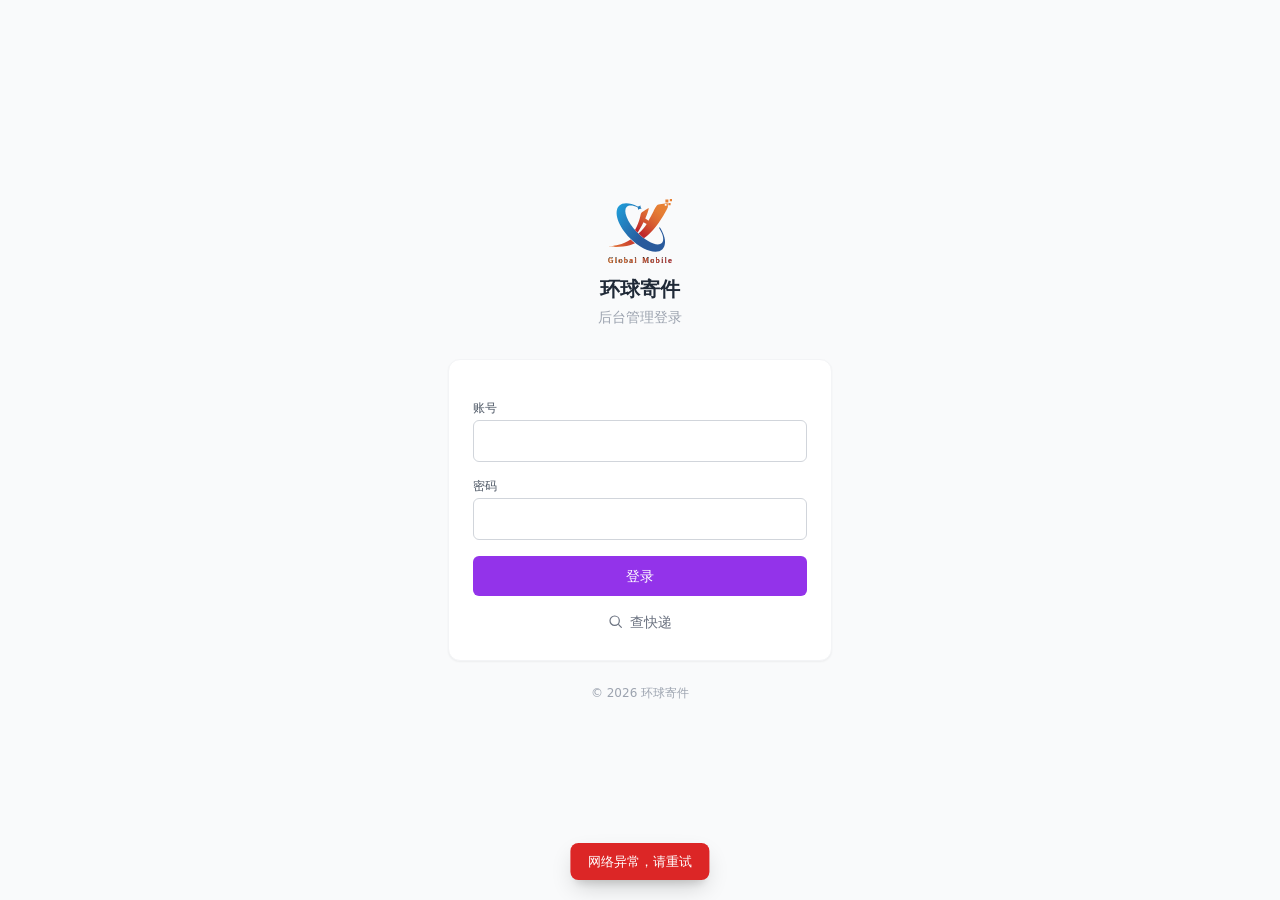
==== index.html @ 3746a573 "Shorten brand name: 环球移动快递系统 -> 环球寄件" ====
<!DOCTYPE html>
<html lang="zh-CN">
<head>
<meta charset="UTF-8">
<meta name="viewport" content="width=device-width, initial-scale=1.0">
<title>首页 · 环球寄件</title>
<link rel="stylesheet" href="assets/css/tailwind.output.css?v=20260804a">
<link rel="stylesheet" href="assets/css/app.css?v=20260804a">
</head>
<body class="font-sans antialiased bg-gray-50 dark:bg-gray-900">
  <div id="boot-loading" class="fixed inset-0 z-50 flex items-center justify-center bg-gray-50 dark:bg-gray-900">
    <div class="w-9 h-9 rounded-full border-4 border-purple-600 border-t-transparent animate-spin"></div>
  </div>

  <div id="app" class="hidden h-screen overflow-hidden">
    <aside id="sidebar" class="fixed md:static inset-y-0 left-0 z-30 w-64 -translate-x-full md:translate-x-0 bg-white dark:bg-gray-800 border-r border-gray-100 dark:border-gray-700 flex flex-col justify-between overflow-y-auto"></aside>
    <div id="sidebar-backdrop" class="hidden fixed inset-0 bg-black/40 z-20 md:hidden"></div>

    <div class="flex flex-col h-full flex-1 min-w-0">
      <header id="topbar" class="h-16 bg-white dark:bg-gray-800 border-b border-gray-100 dark:border-gray-700 flex-shrink-0 fixed top-0 right-0 left-0 md:left-64 z-10"></header>
      <main class="flex-1 overflow-y-auto mt-16">
        <div class="container px-4 md:px-6 py-6 mx-auto max-w-7xl page-fade-in">

          <!-- 统计卡 -->
          <div class="grid grid-cols-1 sm:grid-cols-2 lg:grid-cols-4 gap-4 mb-6">
            <div class="bg-white dark:bg-gray-800 rounded-xl shadow-sm border border-gray-100 dark:border-gray-700 p-5">
              <p class="text-xs text-gray-400">总记录数</p>
              <p id="stat-total" class="text-2xl font-semibold text-gray-800 dark:text-gray-100 mt-1">-</p>
            </div>
            <div class="bg-white dark:bg-gray-800 rounded-xl shadow-sm border border-gray-100 dark:border-gray-700 p-5">
              <p class="text-xs text-gray-400">今日录入</p>
              <p id="stat-today" class="text-2xl font-semibold text-gray-800 dark:text-gray-100 mt-1">-</p>
            </div>
            <a href="outbound.html?status=pending-ship" class="bg-white dark:bg-gray-800 rounded-xl shadow-sm border border-gray-100 dark:border-gray-700 p-5 hover:shadow-md transition-shadow">
              <p class="text-xs text-gray-400">待邮寄</p>
              <p id="stat-pending" class="text-2xl font-semibold text-amber-500 mt-1">-</p>
            </a>
            <a href="outbound.html?status=shipped" class="bg-white dark:bg-gray-800 rounded-xl shadow-sm border border-gray-100 dark:border-gray-700 p-5 hover:shadow-md transition-shadow">
              <p class="text-xs text-gray-400">已邮寄</p>
              <p id="stat-shipped" class="text-2xl font-semibold text-emerald-500 mt-1">-</p>
            </a>
          </div>

          <!-- 今日处理流程 -->
          <div class="bg-white dark:bg-gray-800 rounded-xl shadow-sm border border-gray-100 dark:border-gray-700 p-5 mb-6">
            <div class="flex items-center justify-between mb-3">
              <h2 class="text-sm font-semibold text-gray-700 dark:text-gray-200">今日处理流程</h2>
              <span id="flow-greeting" class="text-xs text-gray-400"></span>
            </div>
            <div class="w-full h-2.5 rounded-full bg-gray-100 dark:bg-gray-700 overflow-hidden">
              <div id="flow-bar" class="h-full bg-purple-600 transition-all duration-500" style="width:0%"></div>
            </div>
            <div class="flex justify-between text-xs text-gray-400 mt-2">
              <span id="flow-pending-label">待邮寄 0</span>
              <span id="flow-shipped-label">已邮寄 0</span>
            </div>
          </div>

          <!-- 快捷入口 -->
          <div class="bg-white dark:bg-gray-800 rounded-xl shadow-sm border border-gray-100 dark:border-gray-700 p-5">
            <h2 class="text-sm font-semibold text-gray-700 dark:text-gray-200 mb-4">快捷入口</h2>
            <div class="grid grid-cols-2 sm:grid-cols-4 gap-3" id="quick-links"></div>
          </div>

        </div>
      </main>
    </div>
  </div>

  <script src="assets/js/api-client.js?v=20260804a"></script>
  <script src="assets/js/perm.js?v=20260804a"></script>
  <script src="assets/js/auth.js?v=20260804a"></script>
  <script src="assets/js/nav.js?v=20260804d"></script>
  <script src="assets/js/dashboard.js?v=20260804a"></script>
  <script>
    document.addEventListener('auth:ready', () => { Nav.renderShell('index.html'); initDashboard(); });
    Auth.protectPage();
  </script>
</body>
</html>
---- assets/css/app.css ----
/* expv7 — 共享样式（Windmill Dashboard 视觉语言，基于 Tailwind 工具类为主，此文件仅补充 Tailwind 不便表达的部分） */

:root {
  color-scheme: light;
}
html.dark {
  color-scheme: dark;
}

* {
  scrollbar-width: thin;
  scrollbar-color: #cbd5e1 transparent;
}
html.dark * {
  scrollbar-color: #4b5563 transparent;
}
*::-webkit-scrollbar { width: 8px; height: 8px; }
*::-webkit-scrollbar-thumb { background: #cbd5e1; border-radius: 9999px; }
html.dark *::-webkit-scrollbar-thumb { background: #4b5563; }

body {
  font-family: 'Inter', -apple-system, BlinkMacSystemFont, 'Segoe UI', 'PingFang SC', 'Microsoft YaHei', sans-serif;
}

/* 侧边栏折叠过渡 */
#sidebar {
  transition: transform 0.25s ease-in-out;
}

/* 页面进入淡入 */
.page-fade-in {
  animation: pageFadeIn 0.2s ease-out;
}
@keyframes pageFadeIn {
  from { opacity: 0; transform: translateY(4px); }
  to { opacity: 1; transform: translateY(0); }
}

/* Toast */
#toast-root {
  position: fixed;
  bottom: 1.25rem;
  left: 50%;
  transform: translateX(-50%);
  z-index: 9999;
  display: flex;
  flex-direction: column;
  gap: 0.5rem;
  align-items: center;
  pointer-events: none;
}
.toast-item {
  pointer-events: auto;
  padding: 0.55rem 1.1rem;
  border-radius: 0.5rem;
  font-size: 0.8125rem;
  color: #fff;
  box-shadow: 0 10px 25px -5px rgba(0,0,0,.2), 0 8px 10px -6px rgba(0,0,0,.15);
  animation: toastIn 0.18s ease-out;
  max-width: 90vw;
}
.toast-item.ok { background: #16a34a; }
.toast-item.err { background: #dc2626; }
.toast-item.info { background: #4b5563; }
@keyframes toastIn {
  from { opacity: 0; transform: translateY(10px); }
  to { opacity: 1; transform: translateY(0); }
}
.toast-item.leaving {
  animation: toastOut 0.18s ease-in forwards;
}
@keyframes toastOut {
  from { opacity: 1; }
  to { opacity: 0; transform: translateY(6px); }
}

/* 表格行 hover 已由 tailwind 处理，这里仅做加载态骨架 */
.skeleton-row td {
  padding: 0.9rem 1rem;
}
.skeleton-bar {
  height: 0.85rem;
  border-radius: 0.25rem;
  background: linear-gradient(90deg, #e5e7eb 25%, #f3f4f6 37%, #e5e7eb 63%);
  background-size: 400% 100%;
  animation: skeletonShine 1.4s ease infinite;
}
html.dark .skeleton-bar {
  background: linear-gradient(90deg, #374151 25%, #4b5563 37%, #374151 63%);
  background-size: 400% 100%;
}
@keyframes skeletonShine {
  0% { background-position: 100% 50%; }
  100% { background-position: 0 50%; }
}

/* 图片缩略图 */
.img-thumb {
  width: 2.5rem;
  height: 2.5rem;
  border-radius: 0.375rem;
  object-fit: cover;
  cursor: zoom-in;
  border: 1px solid rgba(0,0,0,.08);
}

/* modal 遮罩淡入 */
.modal-backdrop {
  animation: fadeIn 0.15s ease-out;
}
@keyframes fadeIn {
  from { opacity: 0; } to { opacity: 1; }
}
.modal-panel {
  animation: modalIn 0.18s ease-out;
}
@keyframes modalIn {
  from { opacity: 0; transform: translateY(8px) scale(0.98); }
  to { opacity: 1; transform: translateY(0) scale(1); }
}
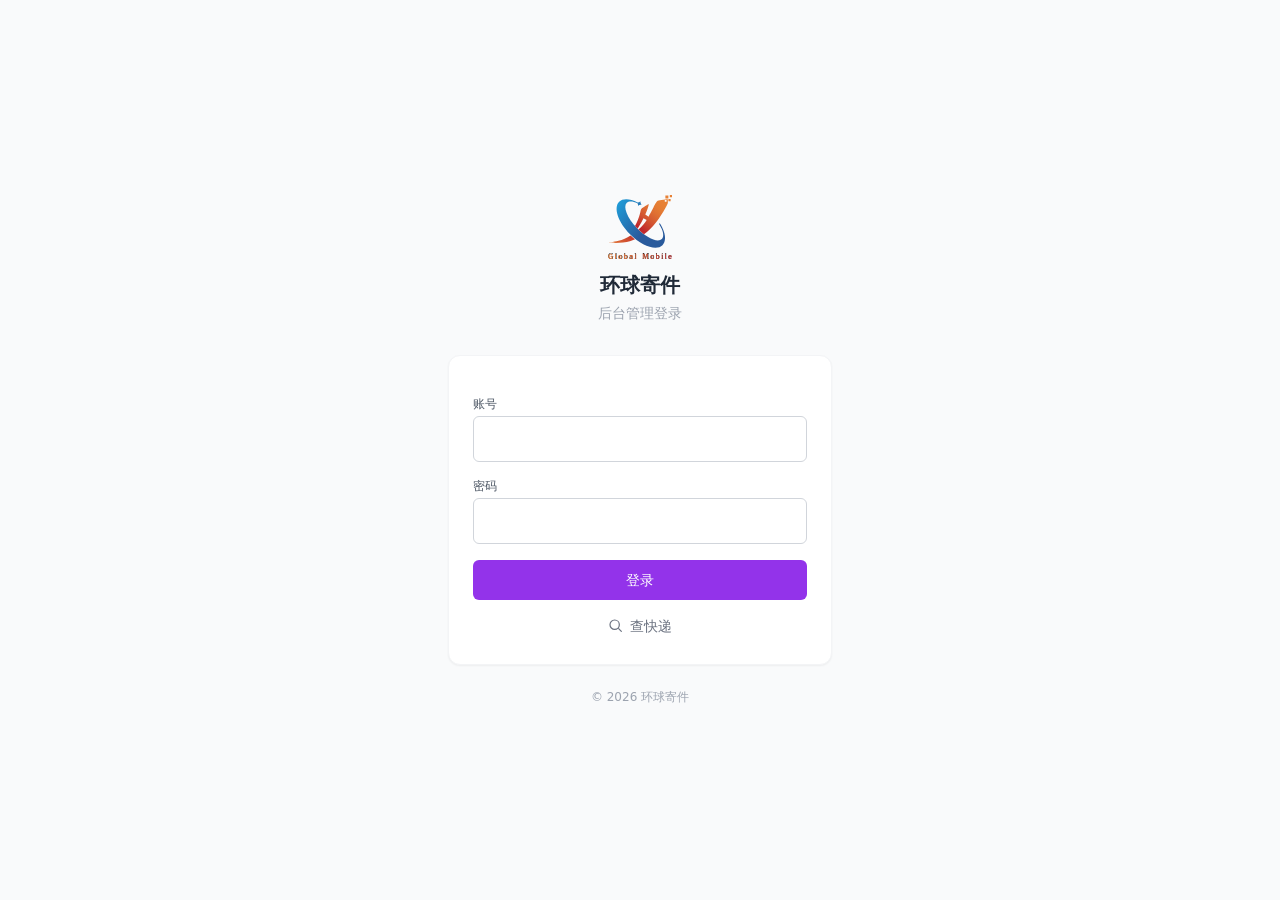
==== commit 17ee3ad7: "Fix iOS Safari auto-zoom on input focus (font-size < 16px) Mobile Safari (and some Android browsers)" ====
--- a/index.html
+++ b/index.html
@@ -69,7 +69,7 @@
 
   <script src="assets/js/api-client.js?v=20260804a"></script>
   <script src="assets/js/perm.js?v=20260804a"></script>
-  <script src="assets/js/auth.js?v=20260804a"></script>
+  <script src="assets/js/auth.js?v=20260804n"></script>
   <script src="assets/js/nav.js?v=20260804d"></script>
   <script src="assets/js/dashboard.js?v=20260804a"></script>
   <script>
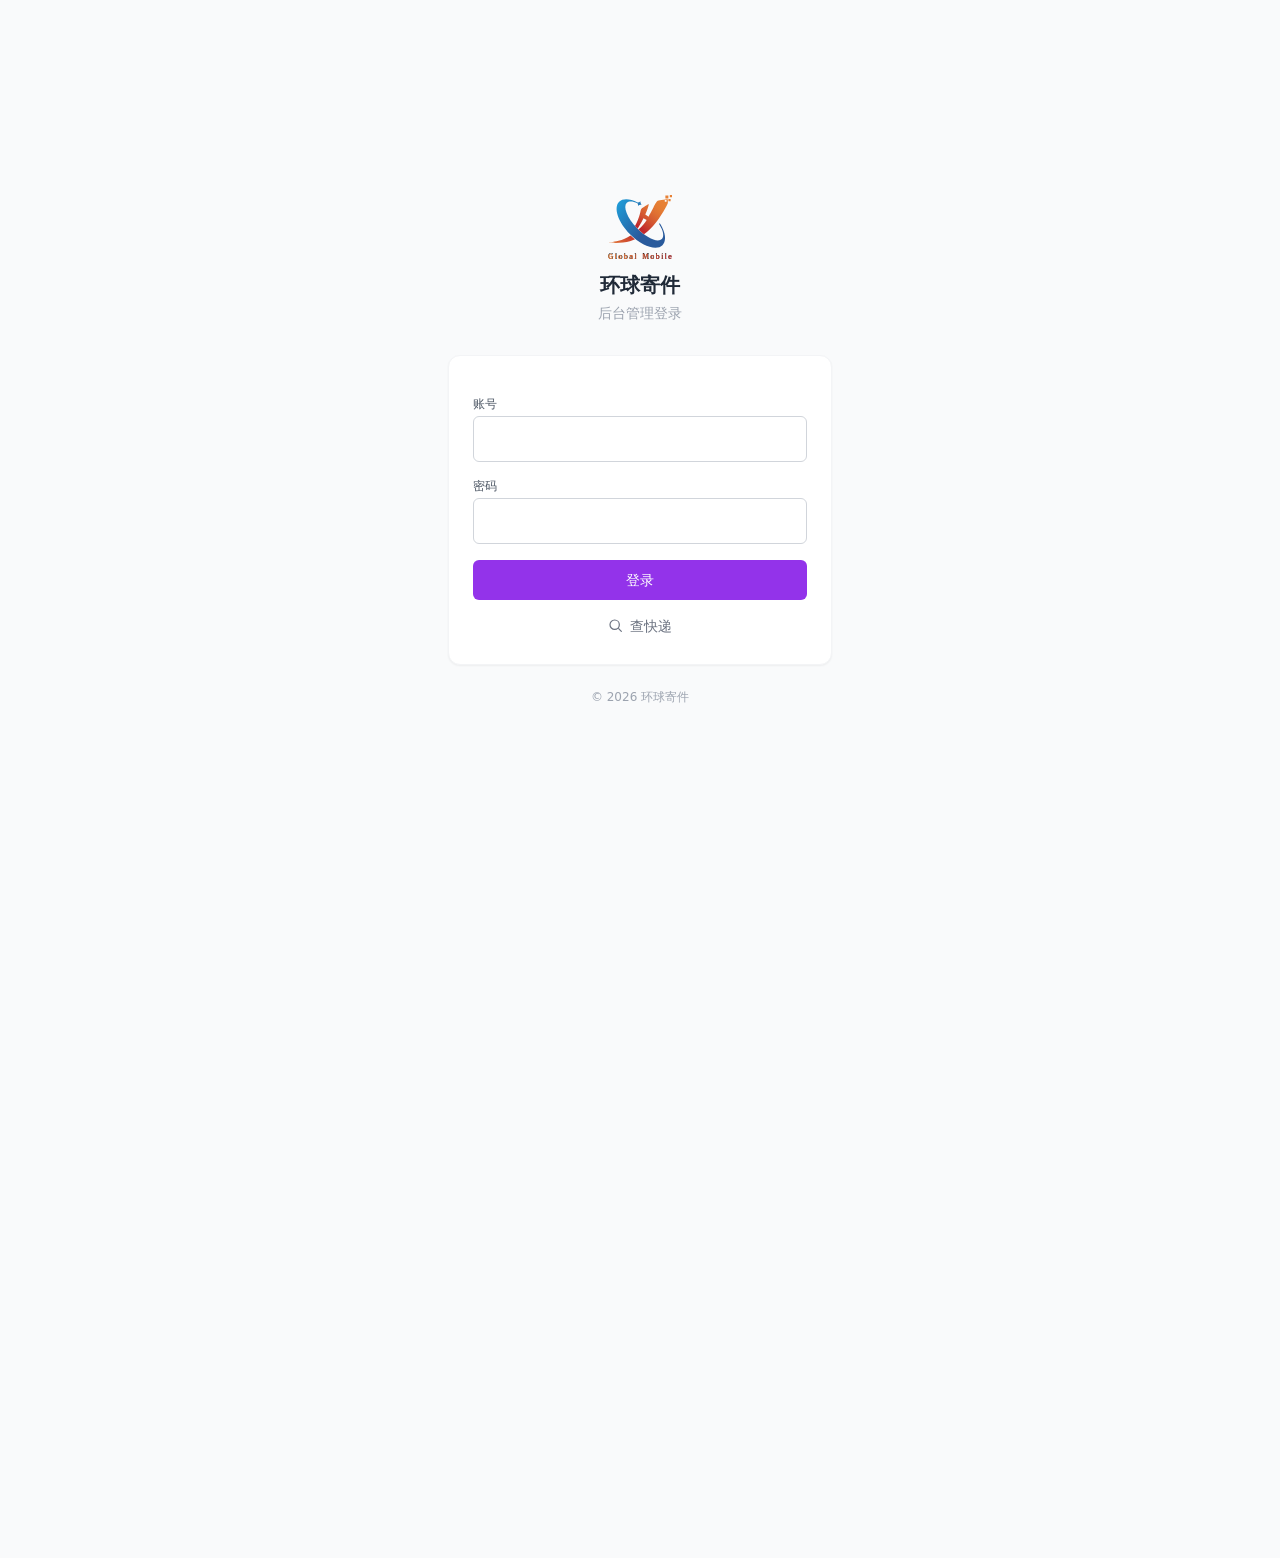
==== commit 7a54bbb1: "修复全站弹窗层级失效：z-[N] 任意值方括号类没被编译进 tailwind.output.css 用户反馈：填单号弹窗里上传图片，识别出多个候选单号后弹出的"请选择快递单号" 选择框，会被挡在填单号" ====
--- a/index.html
+++ b/index.html
@@ -2,10 +2,10 @@
 <html lang="zh-CN">
 <head>
 <meta charset="UTF-8">
-<meta name="viewport" content="width=device-width, initial-scale=1.0">
+<meta name="viewport" content="width=device-width, initial-scale=1.0, viewport-fit=cover">
 <title>首页 · 环球寄件</title>
 <link rel="stylesheet" href="assets/css/tailwind.output.css?v=20260804a">
-<link rel="stylesheet" href="assets/css/app.css?v=20260804a">
+<link rel="stylesheet" href="assets/css/app.css?v=20260805g">
 </head>
 <body class="font-sans antialiased bg-gray-50 dark:bg-gray-900">
   <div id="boot-loading" class="fixed inset-0 z-50 flex items-center justify-center bg-gray-50 dark:bg-gray-900">
--- a/assets/css/app.css
+++ b/assets/css/app.css
@@ -20,6 +20,48 @@
 
 body {
   font-family: 'Inter', -apple-system, BlinkMacSystemFont, 'Segoe UI', 'PingFang SC', 'Microsoft YaHei', sans-serif;
+}
+
+/* tailwind.output.css 是提前用独立 npm 脚本编译好、静态复制进来的文件，不是实时扫描
+   HTML/JS 生成——Tailwind 的任意值方括号写法（z-[N]）从来没被这次编译扫描到，导致这几个
+   弹窗的 z-index 全部悄悄退化成默认的 auto，层级完全乱套：比如"请选择快递单号"候选框
+   （chooseCandidate，本该是全站最高层）实际会被压在填单号弹窗（z-50，是标准刻度类，
+   编译进去了）下面，得先关掉填单号弹窗才看得见。这里手写补上实际用到的几个，
+   跟 HTML/JS 里的类名一一对应，不依赖 Tailwind 编译产物。 */
+.z-\[65\] { z-index: 65; }
+.z-\[70\] { z-index: 70; }
+.z-\[80\] { z-index: 80; }
+.z-\[95\] { z-index: 95; }
+
+/* 移动端应用外壳：顶部导航始终固定在可视区域顶部。
+   使用动态视口和安全区，避免地址栏伸缩、软键盘、刘海/灵动岛导致顶栏被推走或遮住。 */
+#app {
+  height: 100vh;
+  height: 100dvh;
+  overflow: hidden;
+}
+#topbar {
+  position: fixed !important;
+  top: 0 !important;
+  height: calc(4rem + env(safe-area-inset-top));
+  padding-top: env(safe-area-inset-top);
+  z-index: 40 !important;
+  transform: translateZ(0);
+  backface-visibility: hidden;
+}
+#app main.mt-16 {
+  margin-top: calc(4rem + env(safe-area-inset-top)) !important;
+  scroll-padding-top: calc(4rem + env(safe-area-inset-top));
+  overscroll-behavior-y: contain;
+  -webkit-overflow-scrolling: touch;
+}
+
+/* 全站禁止双击放大——用 touch-action: manipulation 而不是 viewport 的
+   user-scalable=no：后者会把双指缩放也一起禁掉，对需要放大看清内容的用户
+   不友好；manipulation 只关掉双击/双指快速点击触发的那个"意外放大"手势，
+   双指缩放这种用户主动要放大的操作不受影响。 */
+html {
+  touch-action: manipulation;
 }
 
 /* 侧边栏折叠过渡 */
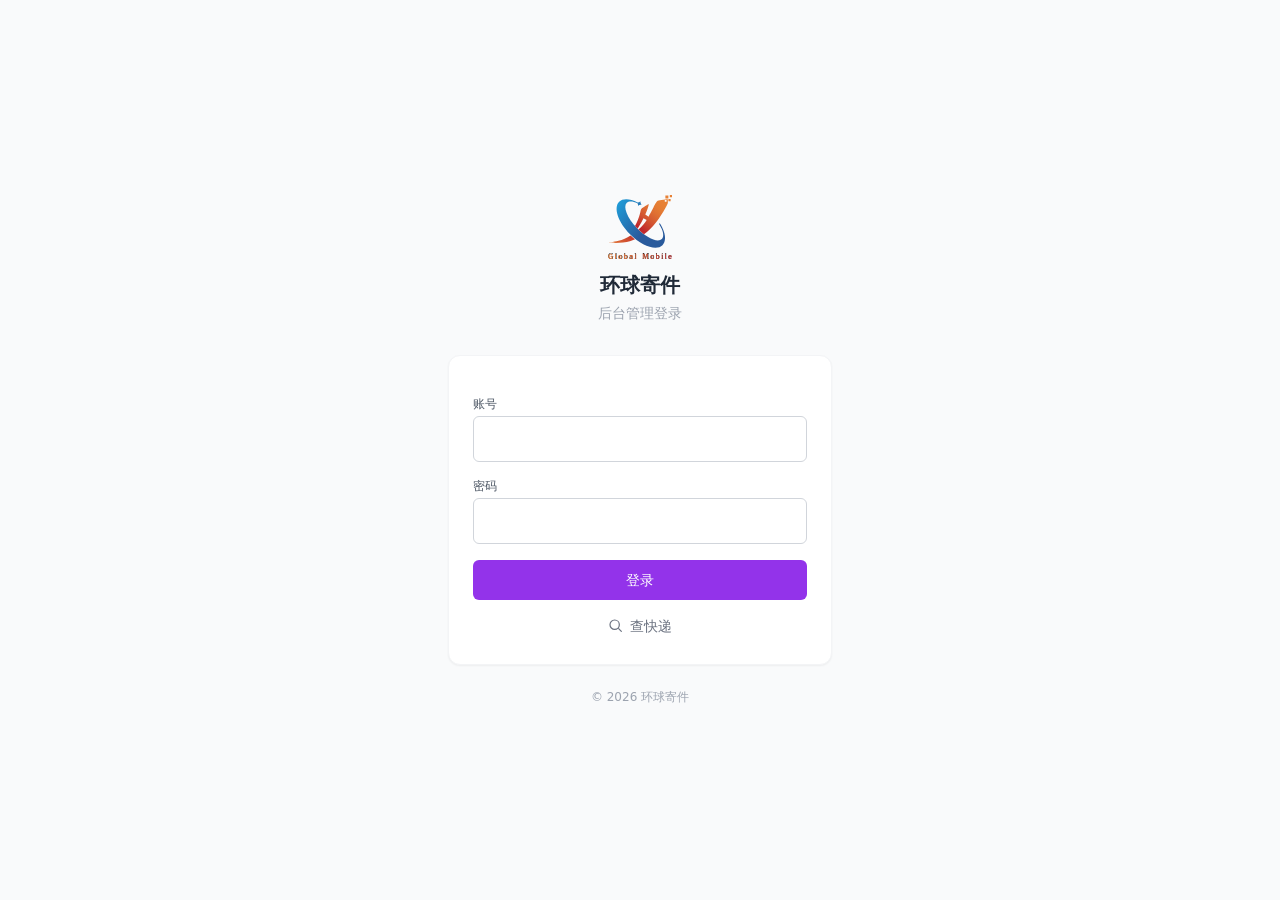
==== commit 7ea9c3e1: "新增"复制地址"按钮 + 上传图片缩略图放大（手机3列/桌面4列） 复制地址：快递管理行操作里加一个"复制地址"按钮，放在"复制单号"前面。 跟复制单号/物流查询/客户通知这三个不同，这个不依赖单号是" ====
--- a/index.html
+++ b/index.html
@@ -5,7 +5,7 @@
 <meta name="viewport" content="width=device-width, initial-scale=1.0, viewport-fit=cover">
 <title>首页 · 环球寄件</title>
 <link rel="stylesheet" href="assets/css/tailwind.output.css?v=20260804a">
-<link rel="stylesheet" href="assets/css/app.css?v=20260805g">
+<link rel="stylesheet" href="assets/css/app.css?v=20260805h">
 </head>
 <body class="font-sans antialiased bg-gray-50 dark:bg-gray-900">
   <div id="boot-loading" class="fixed inset-0 z-50 flex items-center justify-center bg-gray-50 dark:bg-gray-900">
@@ -67,7 +67,7 @@
     </div>
   </div>
 
-  <script src="assets/js/api-client.js?v=20260804a"></script>
+  <script src="assets/js/api-client.js?v=20260805b"></script>
   <script src="assets/js/perm.js?v=20260804a"></script>
   <script src="assets/js/auth.js?v=20260804n"></script>
   <script src="assets/js/nav.js?v=20260804d"></script>
--- a/assets/css/app.css
+++ b/assets/css/app.css
@@ -136,11 +136,22 @@
   100% { background-position: 0 50%; }
 }
 
-/* 图片缩略图 */
+/* 图片缩略图——原来是固定 40px 小方块，跟着 flex-wrap 挤在一起，太小容易点错
+   （点开大图 vs 点到旁边的删除按钮容易混）。改成网格布局固定列数（手机 3 列、
+   桌面 4 列），缩略图本身用 aspect-ratio 撑满格子宽度，屏幕越宽格子跟着变大，
+   不再是死板的 40px。 */
+.img-preview-grid {
+  display: grid;
+  grid-template-columns: repeat(3, minmax(0, 1fr));
+  gap: 0.5rem;
+}
+@media (min-width: 768px) {
+  .img-preview-grid { grid-template-columns: repeat(4, minmax(0, 1fr)); }
+}
 .img-thumb {
-  width: 2.5rem;
-  height: 2.5rem;
-  border-radius: 0.375rem;
+  width: 100%;
+  aspect-ratio: 1 / 1;
+  border-radius: 0.5rem;
   object-fit: cover;
   cursor: zoom-in;
   border: 1px solid rgba(0,0,0,.08);
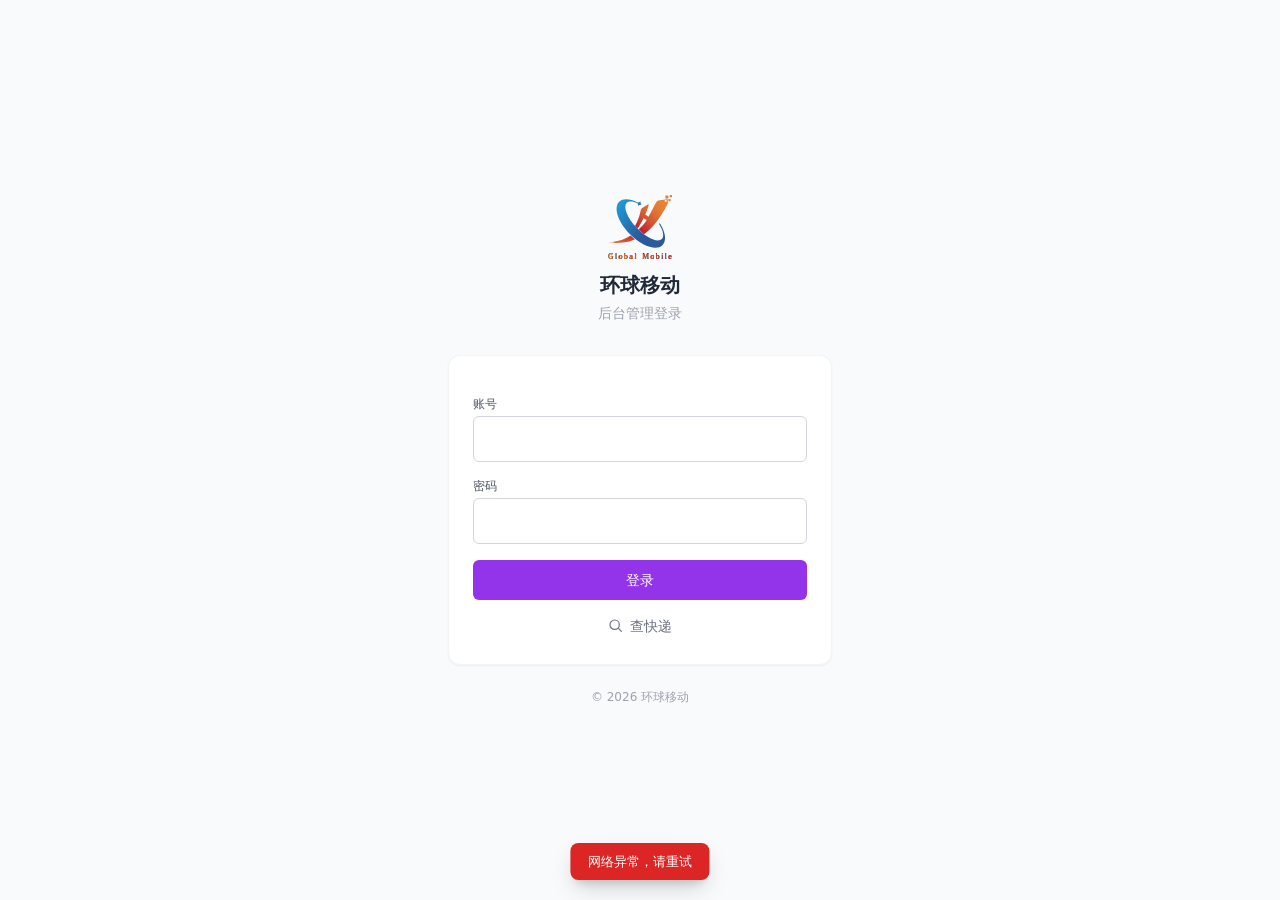
==== commit b15bc8e0: "品牌名统一改成"环球移动" 之前各页面标题/登录页/导航栏用的是"环球寄件"，track.html 的 logo alt 文字 其实已经是"环球移动"，两边不一致。这次统一成"环球移动"，覆盖登录页标" ====
--- a/index.html
+++ b/index.html
@@ -3,9 +3,9 @@
 <head>
 <meta charset="UTF-8">
 <meta name="viewport" content="width=device-width, initial-scale=1.0, viewport-fit=cover">
-<title>首页 · 环球寄件</title>
+<title>首页 · 环球移动</title>
 <link rel="stylesheet" href="assets/css/tailwind.output.css?v=20260804a">
-<link rel="stylesheet" href="assets/css/app.css?v=20260805h">
+<link rel="stylesheet" href="assets/css/app.css?v=20260805i">
 </head>
 <body class="font-sans antialiased bg-gray-50 dark:bg-gray-900">
   <div id="boot-loading" class="fixed inset-0 z-50 flex items-center justify-center bg-gray-50 dark:bg-gray-900">
--- a/assets/css/app.css
+++ b/assets/css/app.css
@@ -157,6 +157,35 @@
   border: 1px solid rgba(0,0,0,.08);
 }
 
+/* 删除缩略图的 × 按钮——手写 CSS 而不是靠 Tailwind 工具类（top-1.5/right-1.5/
+   bg-black/55 这些同样没被编译进 tailwind.output.css，跟之前 z-[N] 那次是
+   同一类问题：这份预编译文件缺的工具类比想象中多），之前用工具类的写法在
+   实际渲染时 position 的 top/right 完全不生效，按钮直接掉到图片下方、
+   贴着左边——不是"被第二排图片遮挡"表面看到的那样，是根本没有定位成功。
+   固定写死在图片框内右上角、留一点内缩，保证不管缩略图多大都不会跑到
+   图片外面被相邻格子盖住；白底红叉，比深色底白叉更醒目、辨识度更高。 */
+.img-remove {
+  position: absolute;
+  right: 0.375rem;
+  top: 0.375rem;
+  z-index: 10;
+  width: 1.25rem;
+  height: 1.25rem;
+  border-radius: 9999px;
+  background: #fff;
+  color: #dc2626;
+  font-size: 0.8125rem;
+  font-weight: 700;
+  line-height: 1.25rem;
+  text-align: center;
+  box-shadow: 0 1px 3px rgba(0,0,0,.35);
+}
+.img-remove:hover,
+.img-remove:active {
+  background: #dc2626;
+  color: #fff;
+}
+
 /* modal 遮罩淡入 */
 .modal-backdrop {
   animation: fadeIn 0.15s ease-out;
